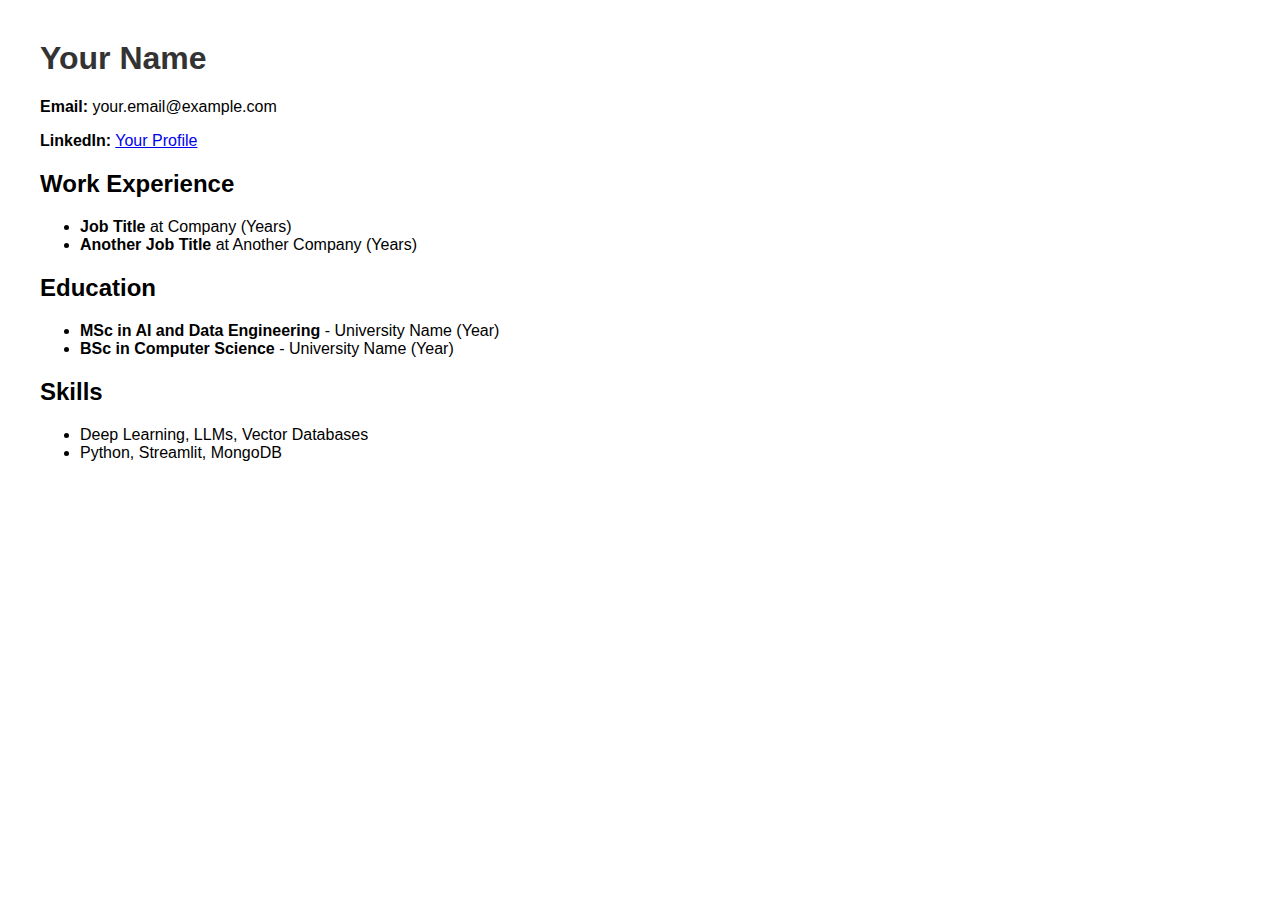
==== index.html @ 477be885 "Create index.html" ====
<!DOCTYPE html>
<html>
<head>
    <title>Your Name - CV</title>
    <style>
        body { font-family: Arial, sans-serif; margin: 40px; }
        h1 { color: #333; }
    </style>
</head>
<body>
    <h1>Your Name</h1>
    <p><strong>Email:</strong> your.email@example.com</p>
    <p><strong>LinkedIn:</strong> <a href="https://linkedin.com/in/your-profile">Your Profile</a></p>
    <h2>Work Experience</h2>
    <ul>
        <li><strong>Job Title</strong> at Company (Years)</li>
        <li><strong>Another Job Title</strong> at Another Company (Years)</li>
    </ul>
    <h2>Education</h2>
    <ul>
        <li><strong>MSc in AI and Data Engineering</strong> - University Name (Year)</li>
        <li><strong>BSc in Computer Science</strong> - University Name (Year)</li>
    </ul>
    <h2>Skills</h2>
    <ul>
        <li>Deep Learning, LLMs, Vector Databases</li>
        <li>Python, Streamlit, MongoDB</li>
    </ul>
</body>
</html>
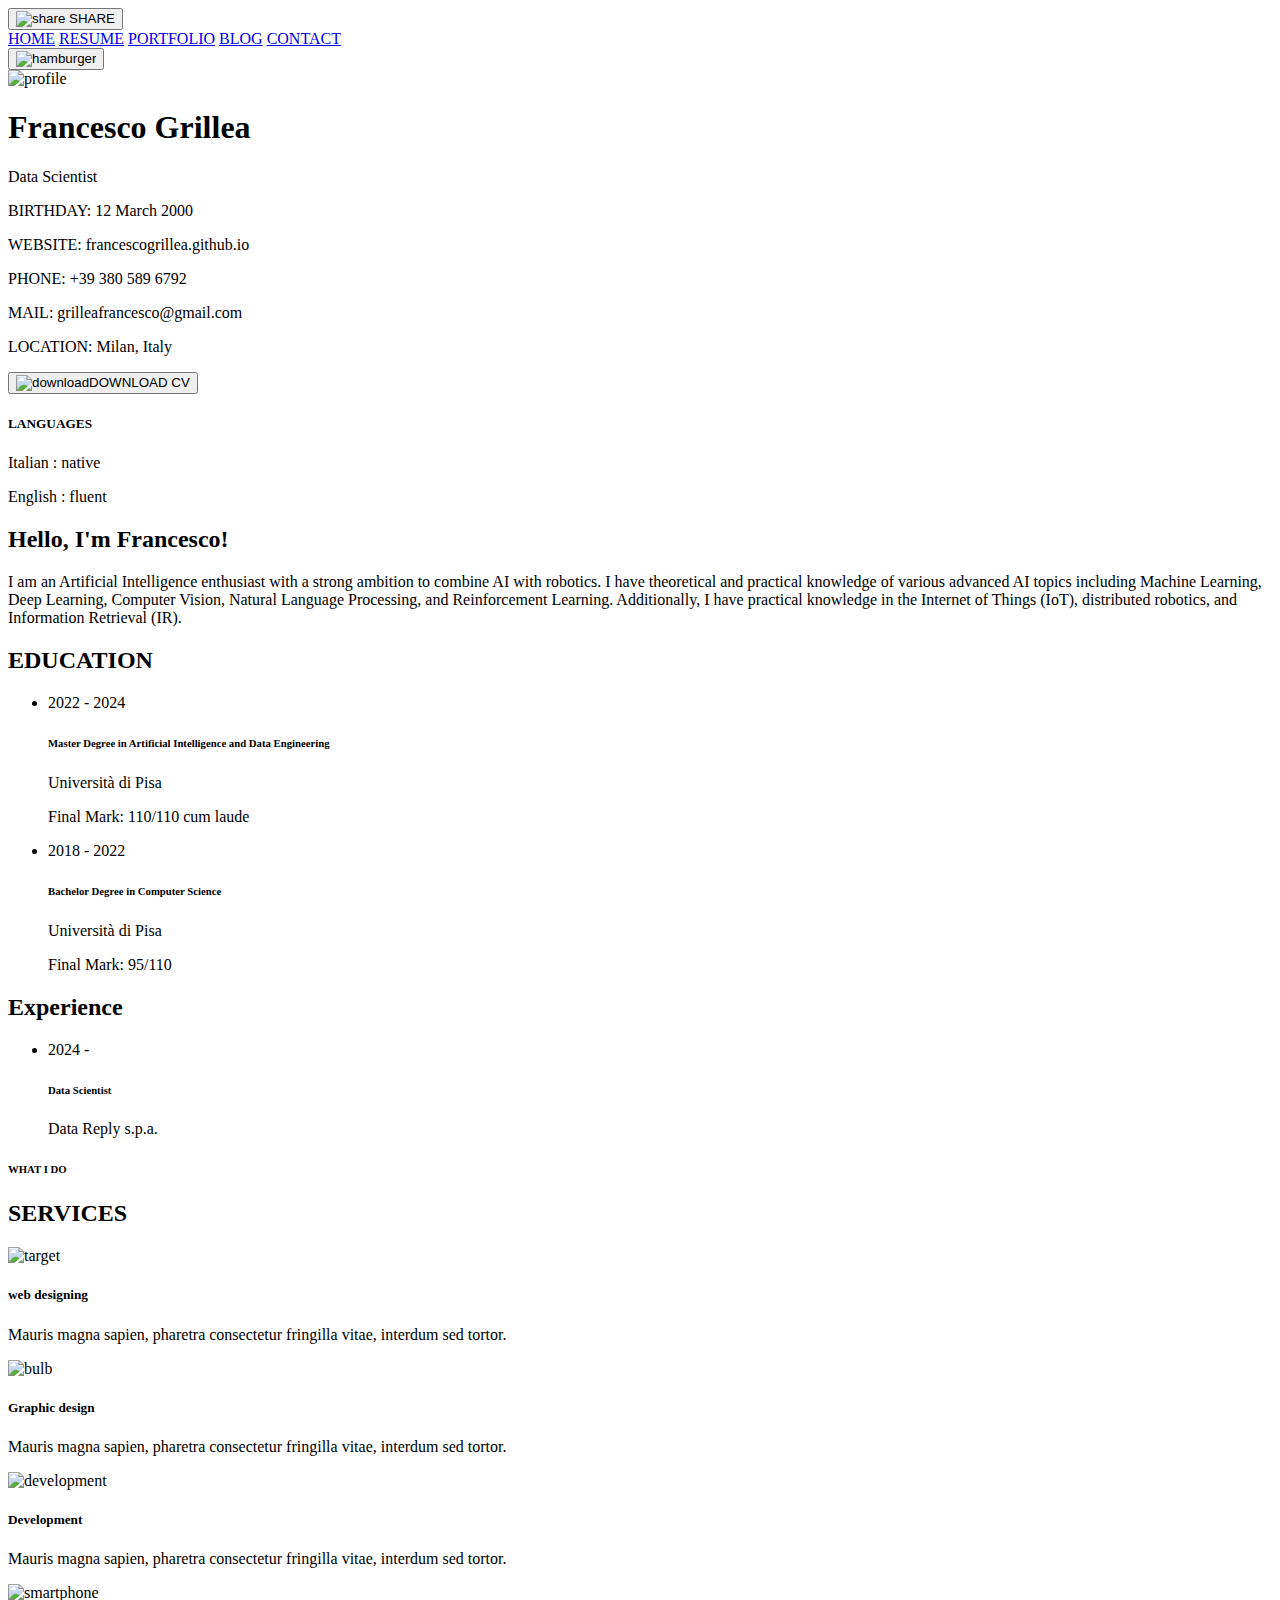
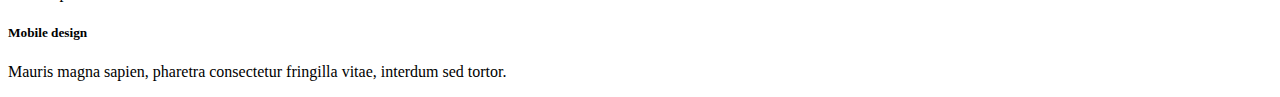
==== commit b25972c8: "init" ====
--- a/index.html
+++ b/index.html
@@ -1,30 +1,169 @@
 <!DOCTYPE html>
-<html>
+<html lang="en">
+
 <head>
-    <title>Your Name - CV</title>
-    <style>
-        body { font-family: Arial, sans-serif; margin: 40px; }
-        h1 { color: #333; }
-    </style>
+    <meta charset="UTF-8">
+    <meta name="viewport" content="width=device-width, initial-scale=1.0">
+    <meta http-equiv="X-UA-Compatible" content="ie=edge">
+    <title>Francesco Grillea :: Home</title>
+    <link href="https://fonts.googleapis.com/css?family=Mukta:300,400,500,600,700&display=swap" rel="stylesheet">
+    <link rel="stylesheet" href="assets/vendors/@fortawesome/fontawesome-free/css/all.min.css">
+    <link rel="stylesheet" href="assets/css/live-resume.css">
 </head>
+
 <body>
-    <h1>Your Name</h1>
-    <p><strong>Email:</strong> your.email@example.com</p>
-    <p><strong>LinkedIn:</strong> <a href="https://linkedin.com/in/your-profile">Your Profile</a></p>
-    <h2>Work Experience</h2>
-    <ul>
-        <li><strong>Job Title</strong> at Company (Years)</li>
-        <li><strong>Another Job Title</strong> at Another Company (Years)</li>
-    </ul>
-    <h2>Education</h2>
-    <ul>
-        <li><strong>MSc in AI and Data Engineering</strong> - University Name (Year)</li>
-        <li><strong>BSc in Computer Science</strong> - University Name (Year)</li>
-    </ul>
-    <h2>Skills</h2>
-    <ul>
-        <li>Deep Learning, LLMs, Vector Databases</li>
-        <li>Python, Streamlit, MongoDB</li>
-    </ul>
+
+    <header>
+        <button class="btn btn-white btn-share ml-auto mr-3 ml-md-0 mr-md-auto"><img src="assets/images/share.svg" alt="share" class="btn-img">
+            SHARE</button>
+        <nav class="collapsible-nav" id="collapsible-nav">
+            <a href="index.html" class="nav-link active">HOME</a>
+            <a href="resume.html" class="nav-link">RESUME</a>
+            <a href="portfolio.html" class="nav-link">PORTFOLIO</a>
+            <a href="blog.html" class="nav-link">BLOG</a>
+            <a href="contact.html" class="nav-link">CONTACT</a>
+        </nav>
+        <button class="btn btn-menu-toggle btn-white rounded-circle" data-toggle="collapsible-nav"
+            data-target="collapsible-nav"><img src="assets/images/hamburger.svg" alt="hamburger"></button>
+    </header>
+
+
+    <div class="content-wrapper">
+        <aside>
+            <div class="profile-img-wrapper">
+                <img src="assets/images/Profile.png" alt="profile">
+            </div>
+
+            <h1 class="profile-name">Francesco Grillea</h1>
+            <div class="text-center">
+                <span class="badge badge-white badge-pill profile-designation">Data Scientist</span>
+            </div>
+
+            <nav class="social-links">
+                <a href="#!" class="social-link"><i class="fab fa-email"></i></a>
+                <a href="#!" class="social-link"><i class="fab fa-github"></i></a>
+            </nav>
+            <div class="widget">
+                <div class="widget-content">
+                    <p><span class="highlight">BIRTHDAY:</span> 12 March 2000</p>
+                    <p><span class="highlight">WEBSITE:</span> francescogrillea.github.io</p>
+                    <p><span class="highlight">PHONE:</span> +39 380 589 6792</p>
+                    <p><span class="highlight">MAIL:</span> grilleafrancesco@gmail.com</p>
+                    <p><span class="highlight">LOCATION:</span> Milan, Italy</p>
+                    <button class="btn btn-download-cv btn-primary rounded-pill"> <img src="assets/images/download.svg" alt="download"
+                        class="btn-img">DOWNLOAD CV </button>
+                </div>
+            </div>
+            <div class="widget card">
+                <div class="card-body">
+                    <div class="widget-content">
+                        <h5 class="widget-title card-title">LANGUAGES</h5>
+                        <p>Italian : native</p>
+                        <p>English : fluent</p>
+                    </div>
+                </div>
+            </div>
+
+        </aside>
+
+        <main>
+            <section class="intro-section">
+                <h2 class="section-title">Hello, I'm Francesco!</h2>
+                <p>I am an Artificial Intelligence enthusiast with a strong ambition to combine AI with robotics.
+                    I have theoretical and practical knowledge of various advanced AI topics including Machine Learning,
+                    Deep Learning, Computer Vision, Natural Language Processing, and Reinforcement Learning. Additionally,
+                    I have practical knowledge in the Internet of Things (IoT), distributed robotics, and Information Retrieval (IR).</p>
+            </section>
+
+            <section class="resume-section">
+                <div class="row">
+                    <div class="col-lg-6">
+                        <h2 class="section-title">EDUCATION</h2>
+                        <ul class="time-line">
+                            <li class="time-line-item">
+                                <span class="badge badge-primary">2022 - 2024</span>
+                                <h6 class="time-line-item-title">Master Degree in Artificial Intelligence and Data Engineering</h6>
+                                <p class="time-line-item-subtitle">Università di Pisa</p>
+                                <p class="time-line-item-content">Final Mark: 110/110 cum laude</p>
+                            </li>
+                            <li class="time-line-item">
+                                <span class="badge badge-primary">2018 - 2022</span>
+                                <h6 class="time-line-item-title">Bachelor Degree in Computer Science</h6>
+                                <p class="time-line-item-subtitle">Università di Pisa</p>
+                                <p class="time-line-item-content">Final Mark: 95/110</p>
+                            </li>
+                        </ul>
+                    </div>
+
+                    <div class="col-lg-6">
+                        <h2 class="section-title">Experience</h2>
+                        <ul class="time-line">
+                            <li class="time-line-item">
+                                <span class="badge badge-primary">2024 - </span>
+                                <h6 class="time-line-item-title">Data Scientist</h6>
+                                <p class="time-line-item-subtitle">Data Reply s.p.a.</p>
+                            </li>
+                        </ul>
+                    </div>
+                </div>
+            </section>
+            <section class="services-section">
+                <h6 class="section-subtitle">WHAT I DO</h6>
+                <h2 class="section-title">SERVICES</h2>
+                <div class="row">
+                    <div class="media service-card col-lg-6">
+                        <div class="service-icon">
+                            <img src="assets/images/001-target.svg" alt="target">
+                        </div>
+                        <div class="media-body">
+                            <h5 class="service-title">web designing</h5>
+                            <p class="service-description">Mauris magna sapien, pharetra consectetur fringilla vitae, interdum sed
+                                tortor.</p>
+                        </div>
+                    </div>
+                    <div class="media service-card col-lg-6">
+                        <div class="service-icon">
+                            <img src="assets/images/003-idea.svg" alt="bulb">
+                        </div>
+                        <div class="media-body">
+                            <h5 class="service-title">Graphic design</h5>
+                            <p class="service-description">Mauris magna sapien, pharetra consectetur fringilla vitae, interdum sed
+                                tortor.
+                            </p>
+                        </div>
+                    </div>
+                    <div class="media service-card col-lg-6">
+                        <div class="service-icon">
+                            <img src="assets/images/002-development.svg" alt="development">
+                        </div>
+                        <div class="media-body">
+                            <h5 class="service-title">Development</h5>
+                            <p class="service-description">Mauris magna sapien, pharetra consectetur fringilla vitae, interdum sed
+                                tortor.
+                            </p>
+                        </div>
+                    </div>
+                    <div class="media service-card col-lg-6">
+                        <div class="service-icon">
+                            <img src="assets/images/004-smartphone.svg" alt="smartphone">
+                        </div>
+                        <div class="media-body">
+                            <h5 class="service-title">Mobile design</h5>
+                            <p class="service-description">Mauris magna sapien, pharetra consectetur fringilla vitae, interdum sed
+                                tortor.
+                            </p>
+                        </div>
+                    </div>
+                </div>
+            </section>
+
+
+        </main>
+    </div>
+    <script src="assets/vendors/jquery/dist/jquery.min.js"></script>
+    <script src="assets/vendors/@popperjs/core/dist/umd/popper-base.min.js"></script>
+    <script src="assets/vendors/bootstrap/dist/js/bootstrap.min.js"></script>
+    <script src="assets/js/live-resume.js"></script>
 </body>
-</html>
+
+</html>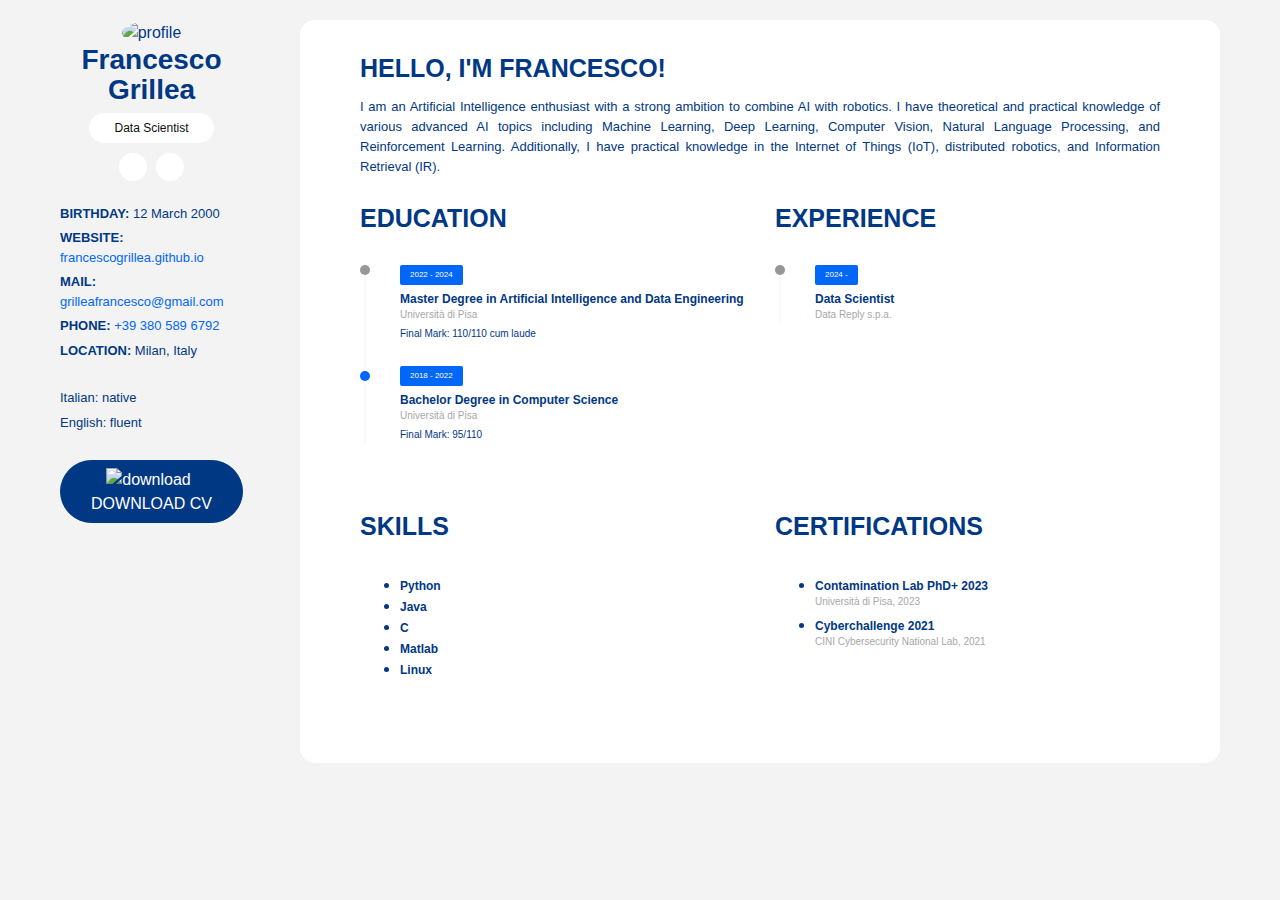
==== commit 24e995ed: "update layout" ====
--- a/index.html
+++ b/index.html
@@ -6,26 +6,29 @@
     <meta name="viewport" content="width=device-width, initial-scale=1.0">
     <meta http-equiv="X-UA-Compatible" content="ie=edge">
     <title>Francesco Grillea :: Home</title>
-    <link href="https://fonts.googleapis.com/css?family=Mukta:300,400,500,600,700&display=swap" rel="stylesheet">
+
+    <link rel="preconnect" href="https://fonts.googleapis.com">
+    <link rel="preconnect" href="https://fonts.gstatic.com" crossorigin>
+    <link href="https://fonts.googleapis.com/css2?family=DM+Serif+Text:ital@0;1&family=Ubuntu:ital,wght@0,300;0,400;0,500;0,700;1,300;1,400;1,500;1,700&display=swap" rel="stylesheet">
+
+
     <link rel="stylesheet" href="assets/vendors/@fortawesome/fontawesome-free/css/all.min.css">
     <link rel="stylesheet" href="assets/css/live-resume.css">
 </head>
 
 <body>
 
-    <header>
-        <button class="btn btn-white btn-share ml-auto mr-3 ml-md-0 mr-md-auto"><img src="assets/images/share.svg" alt="share" class="btn-img">
-            SHARE</button>
-        <nav class="collapsible-nav" id="collapsible-nav">
-            <a href="index.html" class="nav-link active">HOME</a>
-            <a href="resume.html" class="nav-link">RESUME</a>
-            <a href="portfolio.html" class="nav-link">PORTFOLIO</a>
-            <a href="blog.html" class="nav-link">BLOG</a>
-            <a href="contact.html" class="nav-link">CONTACT</a>
-        </nav>
-        <button class="btn btn-menu-toggle btn-white rounded-circle" data-toggle="collapsible-nav"
-            data-target="collapsible-nav"><img src="assets/images/hamburger.svg" alt="hamburger"></button>
-    </header>
+<!--    <header>-->
+<!--        <button class="btn btn-white btn-share ml-auto mr-3 ml-md-0 mr-md-auto"><img src="assets/images/share.svg" alt="share" class="btn-img">-->
+<!--            SHARE</button>-->
+<!--        <nav class="collapsible-nav" id="collapsible-nav">-->
+<!--            <a href="index.html" class="nav-link active">HOME</a>-->
+<!--            <a href="resume.html" class="nav-link">RESUME</a>-->
+<!--            <a href="projects.html" class="nav-link">PROJECTS</a>-->
+<!--        </nav>-->
+<!--        <button class="btn btn-menu-toggle btn-white rounded-circle" data-toggle="collapsible-nav"-->
+<!--            data-target="collapsible-nav"><img src="assets/images/hamburger.svg" alt="hamburger"></button>-->
+<!--    </header>-->
 
 
     <div class="content-wrapper">
@@ -40,29 +43,43 @@
             </div>
 
             <nav class="social-links">
-                <a href="#!" class="social-link"><i class="fab fa-email"></i></a>
-                <a href="#!" class="social-link"><i class="fab fa-github"></i></a>
+                <a href="mailto:grilleafrancesco@gmail.com" class="social-link"><i class="fab fa-empire"></i></a>
+                <a href="https://github.com/francescogrillea" class="social-link"><i class="fab fa-github"></i></a>
             </nav>
+
             <div class="widget">
                 <div class="widget-content">
                     <p><span class="highlight">BIRTHDAY:</span> 12 March 2000</p>
-                    <p><span class="highlight">WEBSITE:</span> francescogrillea.github.io</p>
-                    <p><span class="highlight">PHONE:</span> +39 380 589 6792</p>
-                    <p><span class="highlight">MAIL:</span> grilleafrancesco@gmail.com</p>
+                    <p><span class="highlight">WEBSITE:</span>
+                        <a href="https://francescogrillea.github.io">francescogrillea.github.io</a>
+                    </p>
+                    <p><span class="highlight">MAIL:</span>
+                        <a href="mailto:grilleafrancesco@gmail.com">grilleafrancesco@gmail.com</a>
+                    </p>
+                    <p><span class="highlight">PHONE:</span> <a href="tel:+393805896792">+39 380 589 6792</a></p>
                     <p><span class="highlight">LOCATION:</span> Milan, Italy</p>
-                    <button class="btn btn-download-cv btn-primary rounded-pill"> <img src="assets/images/download.svg" alt="download"
-                        class="btn-img">DOWNLOAD CV </button>
-                </div>
-            </div>
-            <div class="widget card">
-                <div class="card-body">
-                    <div class="widget-content">
-                        <h5 class="widget-title card-title">LANGUAGES</h5>
-                        <p>Italian : native</p>
-                        <p>English : fluent</p>
-                    </div>
-                </div>
-            </div>
+                </div>
+            </div>
+
+            <div class="widget">
+                <div class="widget-content">
+                    <p>Italian: native</p>
+                    <p>English: fluent</p>
+                </div>
+            </div>
+
+<!--            <div class="widget card">-->
+<!--                <div class="card-body">-->
+<!--                    <div class="widget-content">-->
+<!--                        <h5 class="widget-title card-title">LANGUAGES</h5>-->
+<!--                        <p>Italian : native</p>-->
+<!--                        <p>English : fluent</p>-->
+<!--                    </div>-->
+<!--                </div>-->
+<!--            </div>-->
+
+            <button class="btn btn-download-cv btn-primary rounded-pill"> <img src="assets/images/download.svg" alt="download"
+                class="btn-img">DOWNLOAD CV </button>
 
         </aside>
 
@@ -107,55 +124,99 @@
                     </div>
                 </div>
             </section>
-            <section class="services-section">
-                <h6 class="section-subtitle">WHAT I DO</h6>
-                <h2 class="section-title">SERVICES</h2>
+
+
+            <section class="resume-section">
                 <div class="row">
-                    <div class="media service-card col-lg-6">
-                        <div class="service-icon">
-                            <img src="assets/images/001-target.svg" alt="target">
-                        </div>
-                        <div class="media-body">
-                            <h5 class="service-title">web designing</h5>
-                            <p class="service-description">Mauris magna sapien, pharetra consectetur fringilla vitae, interdum sed
-                                tortor.</p>
-                        </div>
-                    </div>
-                    <div class="media service-card col-lg-6">
-                        <div class="service-icon">
-                            <img src="assets/images/003-idea.svg" alt="bulb">
-                        </div>
-                        <div class="media-body">
-                            <h5 class="service-title">Graphic design</h5>
-                            <p class="service-description">Mauris magna sapien, pharetra consectetur fringilla vitae, interdum sed
-                                tortor.
-                            </p>
-                        </div>
-                    </div>
-                    <div class="media service-card col-lg-6">
-                        <div class="service-icon">
-                            <img src="assets/images/002-development.svg" alt="development">
-                        </div>
-                        <div class="media-body">
-                            <h5 class="service-title">Development</h5>
-                            <p class="service-description">Mauris magna sapien, pharetra consectetur fringilla vitae, interdum sed
-                                tortor.
-                            </p>
-                        </div>
-                    </div>
-                    <div class="media service-card col-lg-6">
-                        <div class="service-icon">
-                            <img src="assets/images/004-smartphone.svg" alt="smartphone">
-                        </div>
-                        <div class="media-body">
-                            <h5 class="service-title">Mobile design</h5>
-                            <p class="service-description">Mauris magna sapien, pharetra consectetur fringilla vitae, interdum sed
-                                tortor.
-                            </p>
-                        </div>
+                    <div class="col-lg-6">
+                        <h2 class="section-title">SKILLS</h2>
+                        <ul>
+                            <li>
+                                <h6 class="time-line-item-title">Python</h6>
+                            </li>
+                            <li>
+                                <h6 class="time-line-item-title">Java</h6>
+                            </li>
+                            <li>
+                                <h6 class="time-line-item-title">C</h6>
+                            </li>
+                            <li>
+                                <h6 class="time-line-item-title">Matlab</h6>
+                            </li>
+                            <li>
+                                <h6 class="time-line-item-title">Linux</h6>
+                            </li>
+                        </ul>
+                    </div>
+
+
+                    <div class="col-lg-6">
+                        <h2 class="section-title">CERTIFICATIONS</h2>
+                        <ul>
+                            <li>
+                                <h6 class="time-line-item-title">Contamination Lab PhD+ 2023</h6>
+                                <p class="time-line-item-subtitle">Università di Pisa, 2023</p>
+                            </li>
+                            <li>
+                                <h6 class="time-line-item-title">Cyberchallenge 2021</h6>
+                                <p class="time-line-item-subtitle">CINI Cybersecurity National Lab, 2021</p>
+                            </li>
+                        </ul>
                     </div>
                 </div>
             </section>
+
+
+
+<!--            <section class="services-section">-->
+<!--                <h6 class="section-subtitle">WHAT I DO</h6>-->
+<!--                <h2 class="section-title">SERVICES</h2>-->
+<!--                <div class="row">-->
+<!--                    <div class="media service-card col-lg-6">-->
+<!--                        <div class="service-icon">-->
+<!--                            <img src="assets/images/001-target.svg" alt="target">-->
+<!--                        </div>-->
+<!--                        <div class="media-body">-->
+<!--                            <h5 class="service-title">web designing</h5>-->
+<!--                            <p class="service-description">Mauris magna sapien, pharetra consectetur fringilla vitae, interdum sed-->
+<!--                                tortor.</p>-->
+<!--                        </div>-->
+<!--                    </div>-->
+<!--                    <div class="media service-card col-lg-6">-->
+<!--                        <div class="service-icon">-->
+<!--                            <img src="assets/images/003-idea.svg" alt="bulb">-->
+<!--                        </div>-->
+<!--                        <div class="media-body">-->
+<!--                            <h5 class="service-title">Graphic design</h5>-->
+<!--                            <p class="service-description">Mauris magna sapien, pharetra consectetur fringilla vitae, interdum sed-->
+<!--                                tortor.-->
+<!--                            </p>-->
+<!--                        </div>-->
+<!--                    </div>-->
+<!--                    <div class="media service-card col-lg-6">-->
+<!--                        <div class="service-icon">-->
+<!--                            <img src="assets/images/002-development.svg" alt="development">-->
+<!--                        </div>-->
+<!--                        <div class="media-body">-->
+<!--                            <h5 class="service-title">Development</h5>-->
+<!--                            <p class="service-description">Mauris magna sapien, pharetra consectetur fringilla vitae, interdum sed-->
+<!--                                tortor.-->
+<!--                            </p>-->
+<!--                        </div>-->
+<!--                    </div>-->
+<!--                    <div class="media service-card col-lg-6">-->
+<!--                        <div class="service-icon">-->
+<!--                            <img src="assets/images/004-smartphone.svg" alt="smartphone">-->
+<!--                        </div>-->
+<!--                        <div class="media-body">-->
+<!--                            <h5 class="service-title">Mobile design</h5>-->
+<!--                            <p class="service-description">Mauris magna sapien, pharetra consectetur fringilla vitae, interdum sed-->
+<!--                                tortor.-->
+<!--                            </p>-->
+<!--                        </div>-->
+<!--                    </div>-->
+<!--                </div>-->
+<!--            </section>-->
 
 
         </main>
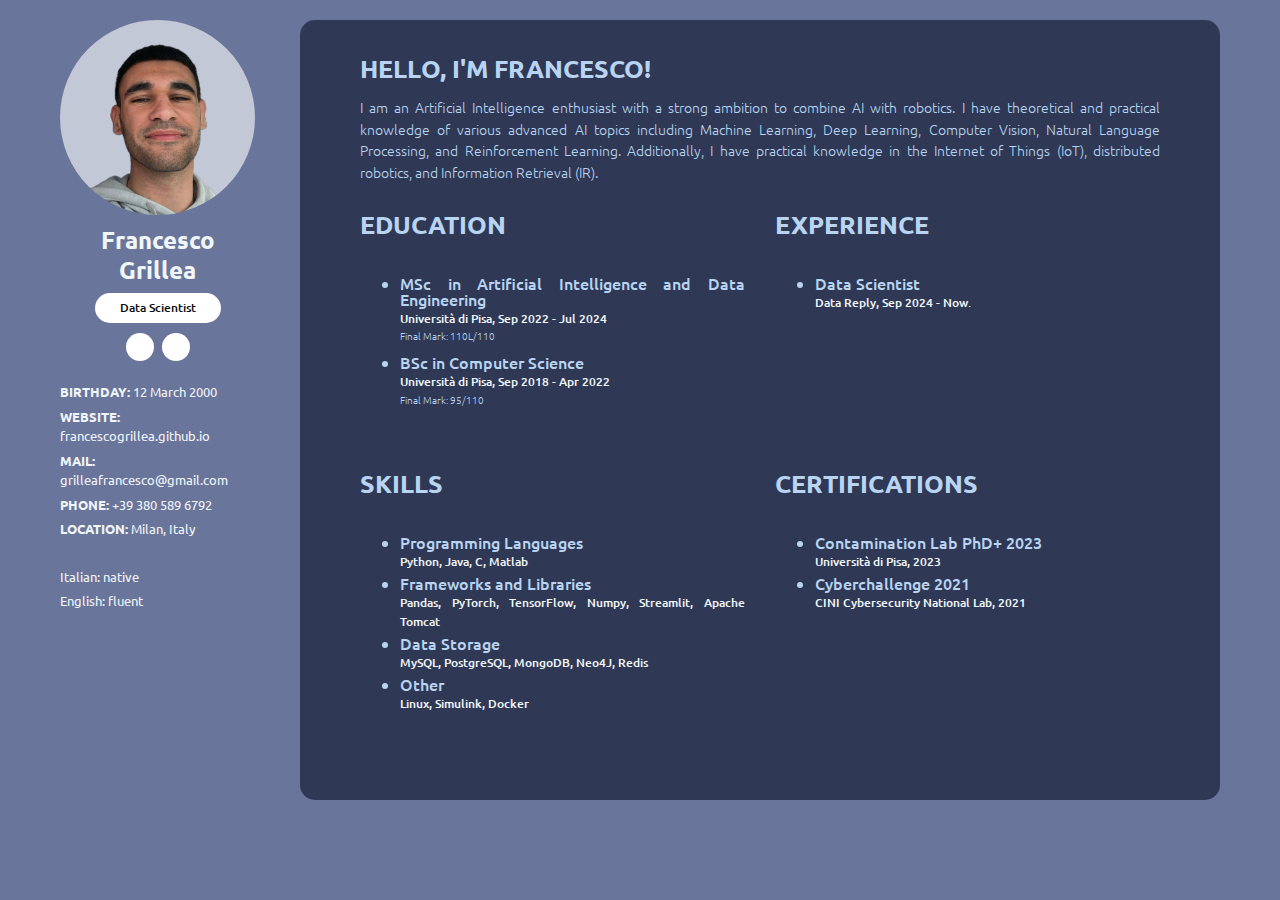
==== commit 7b3819ca: "new layout" ====
--- a/index.html
+++ b/index.html
@@ -10,7 +10,6 @@
     <link rel="preconnect" href="https://fonts.googleapis.com">
     <link rel="preconnect" href="https://fonts.gstatic.com" crossorigin>
     <link href="https://fonts.googleapis.com/css2?family=DM+Serif+Text:ital@0;1&family=Ubuntu:ital,wght@0,300;0,400;0,500;0,700;1,300;1,400;1,500;1,700&display=swap" rel="stylesheet">
-
 
     <link rel="stylesheet" href="assets/vendors/@fortawesome/fontawesome-free/css/all.min.css">
     <link rel="stylesheet" href="assets/css/live-resume.css">
@@ -32,56 +31,8 @@
 
 
     <div class="content-wrapper">
-        <aside>
-            <div class="profile-img-wrapper">
-                <img src="assets/images/Profile.png" alt="profile">
-            </div>
 
-            <h1 class="profile-name">Francesco Grillea</h1>
-            <div class="text-center">
-                <span class="badge badge-white badge-pill profile-designation">Data Scientist</span>
-            </div>
-
-            <nav class="social-links">
-                <a href="mailto:grilleafrancesco@gmail.com" class="social-link"><i class="fab fa-empire"></i></a>
-                <a href="https://github.com/francescogrillea" class="social-link"><i class="fab fa-github"></i></a>
-            </nav>
-
-            <div class="widget">
-                <div class="widget-content">
-                    <p><span class="highlight">BIRTHDAY:</span> 12 March 2000</p>
-                    <p><span class="highlight">WEBSITE:</span>
-                        <a href="https://francescogrillea.github.io">francescogrillea.github.io</a>
-                    </p>
-                    <p><span class="highlight">MAIL:</span>
-                        <a href="mailto:grilleafrancesco@gmail.com">grilleafrancesco@gmail.com</a>
-                    </p>
-                    <p><span class="highlight">PHONE:</span> <a href="tel:+393805896792">+39 380 589 6792</a></p>
-                    <p><span class="highlight">LOCATION:</span> Milan, Italy</p>
-                </div>
-            </div>
-
-            <div class="widget">
-                <div class="widget-content">
-                    <p>Italian: native</p>
-                    <p>English: fluent</p>
-                </div>
-            </div>
-
-<!--            <div class="widget card">-->
-<!--                <div class="card-body">-->
-<!--                    <div class="widget-content">-->
-<!--                        <h5 class="widget-title card-title">LANGUAGES</h5>-->
-<!--                        <p>Italian : native</p>-->
-<!--                        <p>English : fluent</p>-->
-<!--                    </div>-->
-<!--                </div>-->
-<!--            </div>-->
-
-            <button class="btn btn-download-cv btn-primary rounded-pill"> <img src="assets/images/download.svg" alt="download"
-                class="btn-img">DOWNLOAD CV </button>
-
-        </aside>
+        <div id="aside-container"></div> <!-- Placeholder for the aside -->
 
         <main>
             <section class="intro-section">
@@ -94,19 +45,20 @@
 
             <section class="resume-section">
                 <div class="row">
+
                     <div class="col-lg-6">
                         <h2 class="section-title">EDUCATION</h2>
-                        <ul class="time-line">
-                            <li class="time-line-item">
-                                <span class="badge badge-primary">2022 - 2024</span>
-                                <h6 class="time-line-item-title">Master Degree in Artificial Intelligence and Data Engineering</h6>
-                                <p class="time-line-item-subtitle">Università di Pisa</p>
-                                <p class="time-line-item-content">Final Mark: 110/110 cum laude</p>
+                        <ul>
+                            <li>
+<!--                                <span class="badge badge-primary">2022 - 2024</span>-->
+                                <h6 class="time-line-item-title">MSc in Artificial Intelligence and Data Engineering</h6>
+                                <p class="time-line-item-subtitle">Università di Pisa, Sep 2022 - Jul 2024</p>
+                                <p class="time-line-item-content">Final Mark: 110L/110</p>
                             </li>
-                            <li class="time-line-item">
-                                <span class="badge badge-primary">2018 - 2022</span>
-                                <h6 class="time-line-item-title">Bachelor Degree in Computer Science</h6>
-                                <p class="time-line-item-subtitle">Università di Pisa</p>
+                            <li>
+<!--                                <span class="badge badge-primary">2018 - 2022</span>-->
+                                <h6 class="time-line-item-title">BSc in Computer Science</h6>
+                                <p class="time-line-item-subtitle">Università di Pisa, Sep 2018 - Apr 2022</p>
                                 <p class="time-line-item-content">Final Mark: 95/110</p>
                             </li>
                         </ul>
@@ -114,11 +66,11 @@
 
                     <div class="col-lg-6">
                         <h2 class="section-title">Experience</h2>
-                        <ul class="time-line">
-                            <li class="time-line-item">
-                                <span class="badge badge-primary">2024 - </span>
+                        <ul>
+                            <li>
+<!--                                <span class="badge badge-primary">2024 - </span>-->
                                 <h6 class="time-line-item-title">Data Scientist</h6>
-                                <p class="time-line-item-subtitle">Data Reply s.p.a.</p>
+                                <p class="time-line-item-subtitle">Data Reply, Sep 2024 - Now.</p>
                             </li>
                         </ul>
                     </div>
@@ -132,23 +84,26 @@
                         <h2 class="section-title">SKILLS</h2>
                         <ul>
                             <li>
-                                <h6 class="time-line-item-title">Python</h6>
+                                <p class="time-line-item-title">Programming Languages</p>
+                                <p class="time-line-item-subtitle">Python, Java, C, Matlab</p>
                             </li>
+
                             <li>
-                                <h6 class="time-line-item-title">Java</h6>
+                                <p class="time-line-item-title">Frameworks and Libraries</p>
+                                <p class="time-line-item-subtitle">Pandas, PyTorch, TensorFlow, Numpy, Streamlit, Apache Tomcat</p>
                             </li>
+
                             <li>
-                                <h6 class="time-line-item-title">C</h6>
+                                <p class="time-line-item-title">Data Storage</p>
+                                <p class="time-line-item-subtitle">MySQL, PostgreSQL, MongoDB, Neo4J, Redis</p>
                             </li>
+
                             <li>
-                                <h6 class="time-line-item-title">Matlab</h6>
-                            </li>
-                            <li>
-                                <h6 class="time-line-item-title">Linux</h6>
+                                <p class="time-line-item-title">Other</p>
+                                <p class="time-line-item-subtitle">Linux, Simulink, Docker</p>
                             </li>
                         </ul>
                     </div>
-
 
                     <div class="col-lg-6">
                         <h2 class="section-title">CERTIFICATIONS</h2>
@@ -225,6 +180,7 @@
     <script src="assets/vendors/@popperjs/core/dist/umd/popper-base.min.js"></script>
     <script src="assets/vendors/bootstrap/dist/js/bootstrap.min.js"></script>
     <script src="assets/js/live-resume.js"></script>
+    <script src="assets/js/load_aside.js"></script>
 </body>
 
 </html>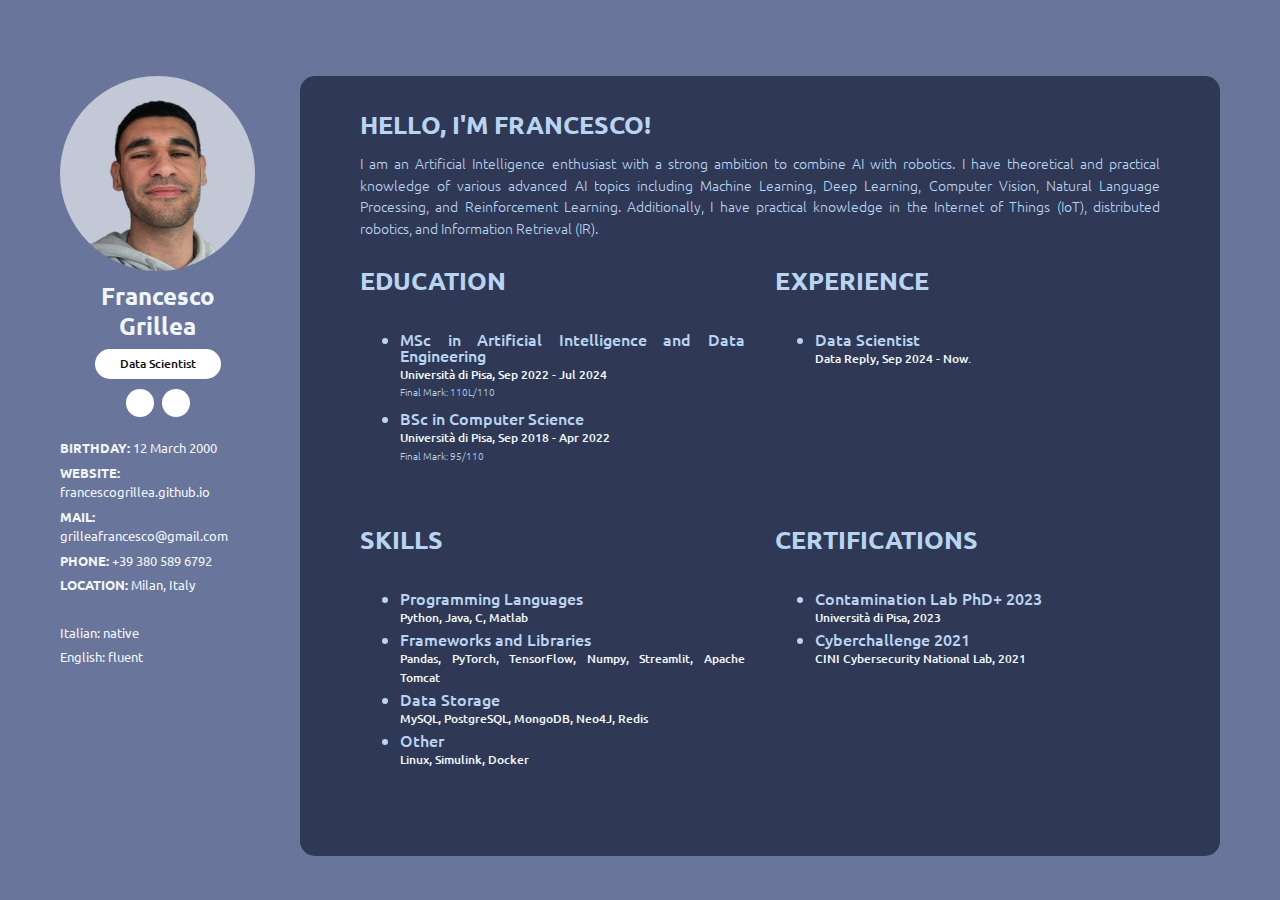
==== commit 6c48ea0d: "add menu on top" ====
--- a/index.html
+++ b/index.html
@@ -17,17 +17,12 @@
 
 <body>
 
-<!--    <header>-->
-<!--        <button class="btn btn-white btn-share ml-auto mr-3 ml-md-0 mr-md-auto"><img src="assets/images/share.svg" alt="share" class="btn-img">-->
-<!--            SHARE</button>-->
-<!--        <nav class="collapsible-nav" id="collapsible-nav">-->
-<!--            <a href="index.html" class="nav-link active">HOME</a>-->
-<!--            <a href="resume.html" class="nav-link">RESUME</a>-->
-<!--            <a href="projects.html" class="nav-link">PROJECTS</a>-->
-<!--        </nav>-->
-<!--        <button class="btn btn-menu-toggle btn-white rounded-circle" data-toggle="collapsible-nav"-->
-<!--            data-target="collapsible-nav"><img src="assets/images/hamburger.svg" alt="hamburger"></button>-->
-<!--    </header>-->
+    <header>
+        <nav class="collapsible-nav" id="collapsible-nav">
+            <a href="index.html" class="nav-link active">ABOUT</a>
+            <a href="projects.html" class="nav-link">PROJECTS</a>
+        </nav>
+    </header>
 
 
     <div class="content-wrapper">
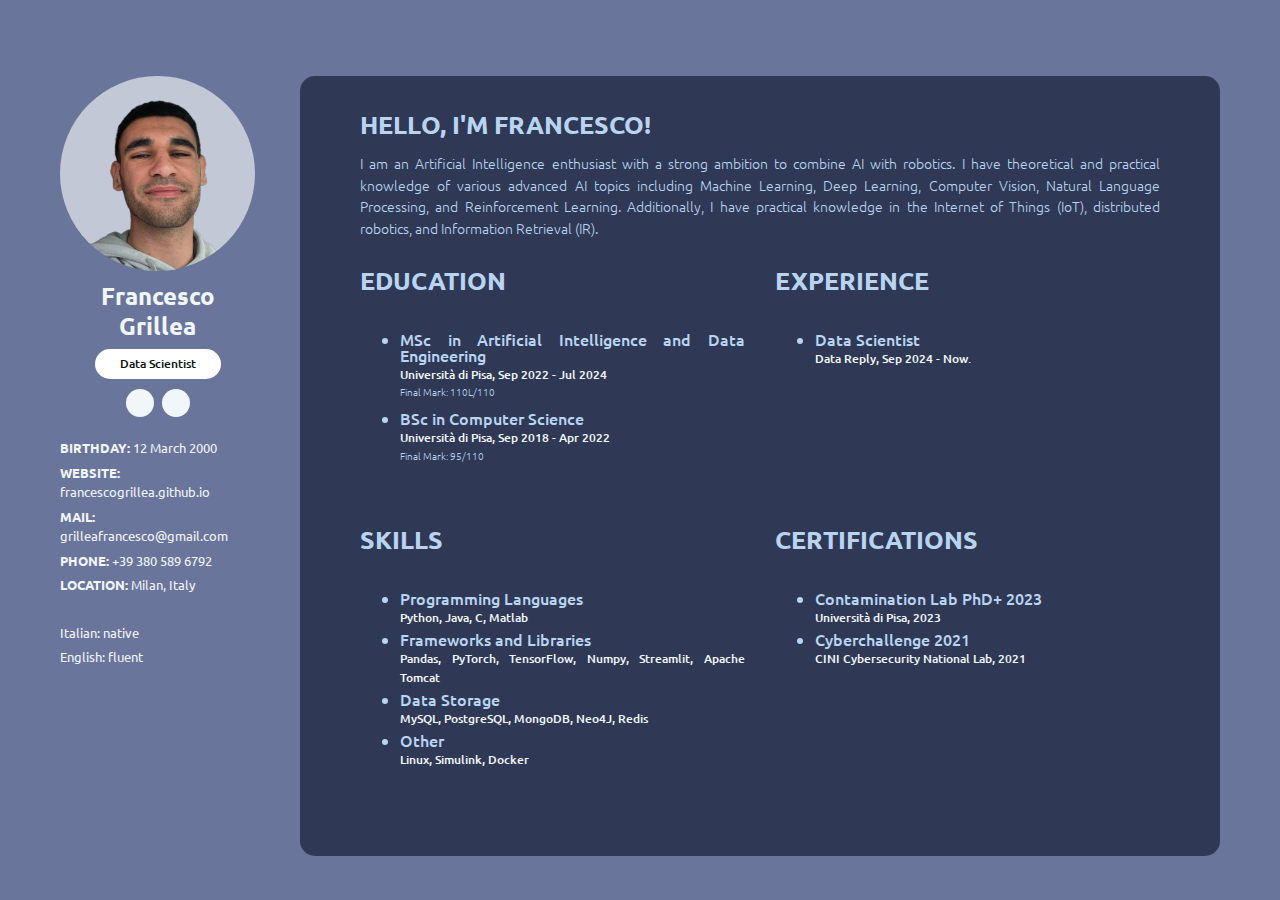
==== commit 271ed207: "add linkedin button" ====
--- a/index.html
+++ b/index.html
@@ -20,7 +20,7 @@
     <header>
         <nav class="collapsible-nav" id="collapsible-nav">
             <a href="index.html" class="nav-link active">ABOUT</a>
-            <a href="projects.html" class="nav-link">PROJECTS</a>
+            <a href="index.html" class="nav-link">PROJECTS</a>
         </nav>
     </header>
 
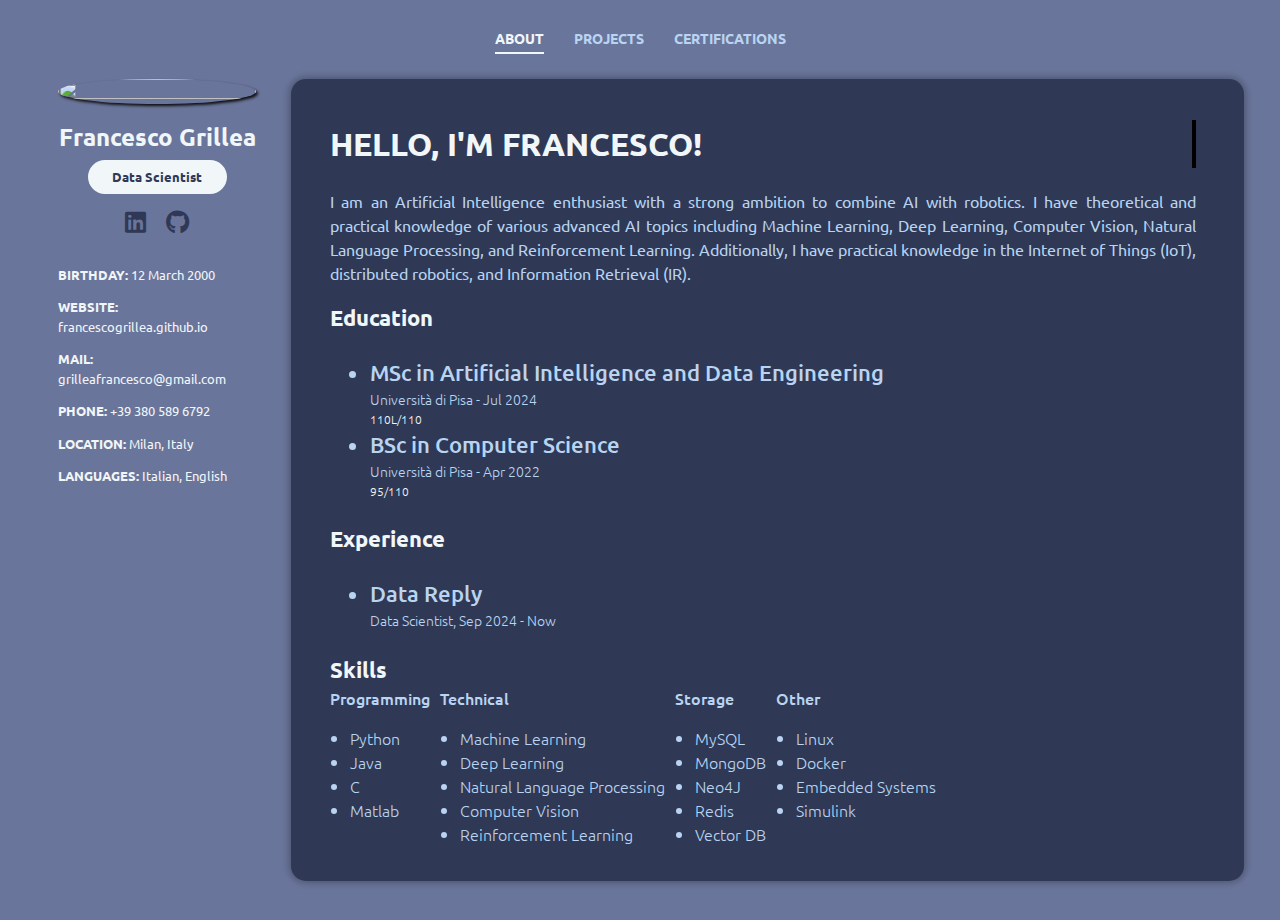
==== commit 692beb57: "v2" ====
--- a/index.html
+++ b/index.html
@@ -1,181 +1,137 @@
 <!DOCTYPE html>
 <html lang="en">
+<head>
+  <meta charset="UTF-8">
+  <title>Francesco Grillea :: Home</title>
 
-<head>
-    <meta charset="UTF-8">
-    <meta name="viewport" content="width=device-width, initial-scale=1.0">
-    <meta http-equiv="X-UA-Compatible" content="ie=edge">
-    <title>Francesco Grillea :: Home</title>
+  <link rel="preconnect" href="https://fonts.googleapis.com">
+  <link rel="preconnect" href="https://fonts.gstatic.com" crossorigin>
+  <link href="https://fonts.googleapis.com/css2?family=DM+Serif+Text:ital@0;1&family=Ubuntu:ital,wght@0,300;0,400;0,500;0,700;1,300;1,400;1,500;1,700&display=swap" rel="stylesheet">
 
-    <link rel="preconnect" href="https://fonts.googleapis.com">
-    <link rel="preconnect" href="https://fonts.gstatic.com" crossorigin>
-    <link href="https://fonts.googleapis.com/css2?family=DM+Serif+Text:ital@0;1&family=Ubuntu:ital,wght@0,300;0,400;0,500;0,700;1,300;1,400;1,500;1,700&display=swap" rel="stylesheet">
+  <!--  for icons -->
+  <link href="https://cdnjs.cloudflare.com/ajax/libs/font-awesome/6.0.0-beta3/css/all.min.css" rel="stylesheet">
 
-    <link rel="stylesheet" href="assets/vendors/@fortawesome/fontawesome-free/css/all.min.css">
-    <link rel="stylesheet" href="assets/css/live-resume.css">
+  <link rel="stylesheet" href="assets/css/style.css">
+  <link rel="stylesheet" href="assets/css/sidebar.css">
+  <link rel="stylesheet" href="assets/css/font.css">
+  <link rel="stylesheet" href="assets/css/page-content.css">
+  <link rel="stylesheet" href="assets/css/animations.css">
+
 </head>
 
 <body>
 
-    <header>
-        <nav class="collapsible-nav" id="collapsible-nav">
-            <a href="index.html" class="nav-link active">ABOUT</a>
-            <a href="index.html" class="nav-link">PROJECTS</a>
-        </nav>
-    </header>
+  <header>
+    <nav class="collapsible-nav" id="collapsible-nav">
+      <a href="index.html" class="nav-link active">ABOUT</a>
+      <a href="projects.html" class="nav-link">PROJECTS</a>
+      <a href="certifications.html" class="nav-link">CERTIFICATIONS</a>
+    </nav>
+
+  </header>
 
 
-    <div class="content-wrapper">
+  <div class="content-wrapper">
+    <div id="sidebar-container"></div>
 
-        <div id="aside-container"></div> <!-- Placeholder for the aside -->
+    <main>
 
-        <main>
-            <section class="intro-section">
-                <h2 class="section-title">Hello, I'm Francesco!</h2>
-                <p>I am an Artificial Intelligence enthusiast with a strong ambition to combine AI with robotics.
-                    I have theoretical and practical knowledge of various advanced AI topics including Machine Learning,
-                    Deep Learning, Computer Vision, Natural Language Processing, and Reinforcement Learning. Additionally,
-                    I have practical knowledge in the Internet of Things (IoT), distributed robotics, and Information Retrieval (IR).</p>
-            </section>
-
-            <section class="resume-section">
-                <div class="row">
-
-                    <div class="col-lg-6">
-                        <h2 class="section-title">EDUCATION</h2>
-                        <ul>
-                            <li>
-<!--                                <span class="badge badge-primary">2022 - 2024</span>-->
-                                <h6 class="time-line-item-title">MSc in Artificial Intelligence and Data Engineering</h6>
-                                <p class="time-line-item-subtitle">Università di Pisa, Sep 2022 - Jul 2024</p>
-                                <p class="time-line-item-content">Final Mark: 110L/110</p>
-                            </li>
-                            <li>
-<!--                                <span class="badge badge-primary">2018 - 2022</span>-->
-                                <h6 class="time-line-item-title">BSc in Computer Science</h6>
-                                <p class="time-line-item-subtitle">Università di Pisa, Sep 2018 - Apr 2022</p>
-                                <p class="time-line-item-content">Final Mark: 95/110</p>
-                            </li>
-                        </ul>
-                    </div>
-
-                    <div class="col-lg-6">
-                        <h2 class="section-title">Experience</h2>
-                        <ul>
-                            <li>
-<!--                                <span class="badge badge-primary">2024 - </span>-->
-                                <h6 class="time-line-item-title">Data Scientist</h6>
-                                <p class="time-line-item-subtitle">Data Reply, Sep 2024 - Now.</p>
-                            </li>
-                        </ul>
-                    </div>
-                </div>
-            </section>
+      <h1 class="typewriter-animation">HELLO, I'M FRANCESCO!</h1>
+      <p>I am an Artificial Intelligence enthusiast with a strong ambition to combine AI with robotics. I have theoretical and practical knowledge of various advanced AI topics including Machine Learning, Deep Learning, Computer Vision, Natural Language Processing, and Reinforcement Learning. Additionally, I have practical knowledge in the Internet of Things (IoT), distributed robotics, and Information Retrieval (IR).</p>
 
 
-            <section class="resume-section">
-                <div class="row">
-                    <div class="col-lg-6">
-                        <h2 class="section-title">SKILLS</h2>
-                        <ul>
-                            <li>
-                                <p class="time-line-item-title">Programming Languages</p>
-                                <p class="time-line-item-subtitle">Python, Java, C, Matlab</p>
-                            </li>
+      <div class="content-container">
+        <div class="content-title">Education</div>
+        <div class="content-list">
+          <ul>
+            <li>
+              <div class="list-title">MSc in Artificial Intelligence and Data Engineering</div>
+              <div class="list-subtitle">Università di Pisa - Jul 2024 </div>
+              <div class="list-description">110L/110</div>
+            </li>
 
-                            <li>
-                                <p class="time-line-item-title">Frameworks and Libraries</p>
-                                <p class="time-line-item-subtitle">Pandas, PyTorch, TensorFlow, Numpy, Streamlit, Apache Tomcat</p>
-                            </li>
+            <li>
+              <div class="list-title">BSc in Computer Science</div>
+              <div class="list-subtitle">Università di Pisa - Apr 2022 </div>
+              <div class="list-description">95/110</div>
+            </li>
+          </ul>
+        </div> <!-- end content-list -->
+      </div> <!-- end content-container -->
 
-                            <li>
-                                <p class="time-line-item-title">Data Storage</p>
-                                <p class="time-line-item-subtitle">MySQL, PostgreSQL, MongoDB, Neo4J, Redis</p>
-                            </li>
+      <!-- Experience -->
+      <div class="content-container">
+        <div class="content-title">Experience</div>
+        <div class="content-list">
+          <ul>
+            <li>
+              <div class="list-title">Data Reply</div>
+              <div class="list-subtitle">Data Scientist, Sep 2024 - Now </div>
+            </li>
 
-                            <li>
-                                <p class="time-line-item-title">Other</p>
-                                <p class="time-line-item-subtitle">Linux, Simulink, Docker</p>
-                            </li>
-                        </ul>
-                    </div>
+          </ul>
+        </div>
+      </div>
 
-                    <div class="col-lg-6">
-                        <h2 class="section-title">CERTIFICATIONS</h2>
-                        <ul>
-                            <li>
-                                <h6 class="time-line-item-title">Contamination Lab PhD+ 2023</h6>
-                                <p class="time-line-item-subtitle">Università di Pisa, 2023</p>
-                            </li>
-                            <li>
-                                <h6 class="time-line-item-title">Cyberchallenge 2021</h6>
-                                <p class="time-line-item-subtitle">CINI Cybersecurity National Lab, 2021</p>
-                            </li>
-                        </ul>
-                    </div>
-                </div>
-            </section>
+      <!-- Skills -->
+      <div class="content-container">
+        <div class="content-title">Skills</div>
+        <div class="content-list-multicolumn">
+
+          <div class="list">
+              Programming
+            <ul>
+              <li>Python</li>
+              <li>Java</li>
+              <li>C</li>
+              <li>Matlab</li>
+            </ul>
+          </div>
+
+          <!--          other element -->
+          <div class="list">
+            Technical
+            <ul>
+              <li>Machine Learning</li>
+              <li>Deep Learning</li>
+              <li>Natural Language Processing</li>
+              <li>Computer Vision</li>
+              <li>Reinforcement Learning</li>
+            </ul>
+          </div>
+
+          <!--          other element -->
+          <div class="list">
+            Storage
+            <ul>
+              <li>MySQL</li>
+              <li>MongoDB</li>
+              <li>Neo4J</li>
+              <li>Redis</li>
+              <li>Vector DB</li>
+            </ul>
+          </div>
+
+          <!--          other element -->
+          <div class="list">
+            Other
+            <ul>
+              <li>Linux</li>
+              <li>Docker</li>
+              <li>Embedded Systems</li>
+              <li>Simulink</li>
+            </ul>
+          </div>
+
+        </div> <!-- end multi-column-->
+      </div>
+    </main>
+
+  </div> <!-- end content-wrapper -->
 
 
+<script src="assets/js/load_sidebar.js"></script>
+<script src="assets/js/transitions.js"></script>
 
-<!--            <section class="services-section">-->
-<!--                <h6 class="section-subtitle">WHAT I DO</h6>-->
-<!--                <h2 class="section-title">SERVICES</h2>-->
-<!--                <div class="row">-->
-<!--                    <div class="media service-card col-lg-6">-->
-<!--                        <div class="service-icon">-->
-<!--                            <img src="assets/images/001-target.svg" alt="target">-->
-<!--                        </div>-->
-<!--                        <div class="media-body">-->
-<!--                            <h5 class="service-title">web designing</h5>-->
-<!--                            <p class="service-description">Mauris magna sapien, pharetra consectetur fringilla vitae, interdum sed-->
-<!--                                tortor.</p>-->
-<!--                        </div>-->
-<!--                    </div>-->
-<!--                    <div class="media service-card col-lg-6">-->
-<!--                        <div class="service-icon">-->
-<!--                            <img src="assets/images/003-idea.svg" alt="bulb">-->
-<!--                        </div>-->
-<!--                        <div class="media-body">-->
-<!--                            <h5 class="service-title">Graphic design</h5>-->
-<!--                            <p class="service-description">Mauris magna sapien, pharetra consectetur fringilla vitae, interdum sed-->
-<!--                                tortor.-->
-<!--                            </p>-->
-<!--                        </div>-->
-<!--                    </div>-->
-<!--                    <div class="media service-card col-lg-6">-->
-<!--                        <div class="service-icon">-->
-<!--                            <img src="assets/images/002-development.svg" alt="development">-->
-<!--                        </div>-->
-<!--                        <div class="media-body">-->
-<!--                            <h5 class="service-title">Development</h5>-->
-<!--                            <p class="service-description">Mauris magna sapien, pharetra consectetur fringilla vitae, interdum sed-->
-<!--                                tortor.-->
-<!--                            </p>-->
-<!--                        </div>-->
-<!--                    </div>-->
-<!--                    <div class="media service-card col-lg-6">-->
-<!--                        <div class="service-icon">-->
-<!--                            <img src="assets/images/004-smartphone.svg" alt="smartphone">-->
-<!--                        </div>-->
-<!--                        <div class="media-body">-->
-<!--                            <h5 class="service-title">Mobile design</h5>-->
-<!--                            <p class="service-description">Mauris magna sapien, pharetra consectetur fringilla vitae, interdum sed-->
-<!--                                tortor.-->
-<!--                            </p>-->
-<!--                        </div>-->
-<!--                    </div>-->
-<!--                </div>-->
-<!--            </section>-->
-
-
-        </main>
-    </div>
-    <script src="assets/vendors/jquery/dist/jquery.min.js"></script>
-    <script src="assets/vendors/@popperjs/core/dist/umd/popper-base.min.js"></script>
-    <script src="assets/vendors/bootstrap/dist/js/bootstrap.min.js"></script>
-    <script src="assets/js/live-resume.js"></script>
-    <script src="assets/js/load_aside.js"></script>
 </body>
-
 </html>--- a/assets/css/style.css
+++ b/assets/css/style.css
@@ -0,0 +1,61 @@
+@import url('colors.css');
+
+html {
+    overflow-y: scroll; /* Ensures scrollbar is always visible */
+}
+
+body {
+    margin: 0;
+    font-family: "Ubuntu", sans-serif;
+    font-size: 1rem;
+    font-weight: 400;
+    line-height: 1.5;
+    color: var(--text-color-primary);
+    text-align: justify;
+    background-color: var(--background-primary);
+}
+
+h1{
+    color: var(--text-color-primary);
+}
+
+.content-wrapper{
+    display: grid;
+    grid-template-columns: 20% 80%; /* Adjust column widths */
+    column-gap: 15px;
+    padding: 2% 4% 3% 3%;
+}
+
+
+.collapsible-nav {
+    display: flex;
+    align-items: center;
+    justify-content: center;
+    width: 0px;
+    overflow: hidden;
+    padding-top: 2%;
+}
+.collapsible-nav.show {
+    width: 100%;
+}
+
+.collapsible-nav .nav-link {
+    font-size: 14px;
+    font-weight: 600;
+    color: var(--text-color-secondary);
+    text-transform: uppercase;
+    padding: 2px 0;
+    height: 24px;
+    margin: 0 15px;
+    text-decoration: none;
+}
+
+.collapsible-nav .nav-link.active {
+    color: var(--text-color-primary);
+    border-bottom: 2px solid var(--text-color-primary);
+    padding-bottom: 0;
+}
+
+.collapsible-nav .nav-link:hover  {
+    color: var(--text-color-primary);
+}
--- a/assets/css/sidebar.css
+++ b/assets/css/sidebar.css
@@ -0,0 +1,64 @@
+@import url('colors.css');
+
+sidebar {
+    /*background-color: #0b2e13;*/
+    display: block;
+    /*width: 15%;*/
+    border-radius: 10px;
+    padding-left: 20px;
+    padding-right: 20px;
+}
+
+sidebar .profile-img-wrapper img {
+    display: block;
+    margin: 0 auto;
+    width: 100%;
+    height: 100%;
+    border-radius: 50%;
+    box-shadow: 2px 2px 3px #0e0f0f;
+}
+
+sidebar .information-wrapper .profile-name h2 {
+    margin-top: 15px;
+    margin-bottom: 0;
+    text-align: center;
+    /*text-shadow: 2px 2px 3px rgba(0, 0, 0, 0.5);*/
+}
+
+sidebar .information-wrapper .badge{
+    background-color: var(--text-color-primary);
+    width: 70%;
+    padding-top: 7px;
+    padding-bottom: 7px;
+    border-radius: 50px;
+    font-weight: 700;
+    font-size: 13px;
+    color: var(--background-secondary);
+    text-align: center;
+    margin: 5px auto;
+}
+
+
+sidebar .information-wrapper .social-links{
+    text-align: center;
+    justify-content: center;
+    margin-bottom: 25px;
+}
+
+sidebar .information-wrapper .social-links .social-link {
+    display: inline-block;
+    font-size: 24px;
+    color: var(--background-secondary);
+    margin-top: 5px;
+    padding: 0 8px;
+}
+
+sidebar .information-wrapper p{
+    font-size: 13px;
+    margin-bottom: 5px;
+}
+
+sidebar .information-wrapper a{
+    text-decoration: none;
+    color: var(--text-color-primary);
+}
--- a/assets/css/font.css
+++ b/assets/css/font.css
@@ -0,0 +1,70 @@
+:root{
+    --text-size-primary: 22px;
+}
+
+html {
+    font-family: sans-serif;
+    line-height: 1.15;
+    -webkit-text-size-adjust: 100%;
+    -webkit-tap-highlight-color: rgba(0, 0, 0, 0); }
+
+/* FONT */
+.dm-serif-text-regular {
+    font-family: "DM Serif Text", serif;
+    font-weight: 400;
+    font-style: normal;
+}
+
+.dm-serif-text-regular-italic {
+    font-family: "DM Serif Text", serif;
+    font-weight: 400;
+    font-style: italic;
+}
+
+.ubuntu-light {
+    font-family: "Ubuntu", serif;
+    font-weight: 300;
+    font-style: normal;
+}
+
+.ubuntu-regular {
+    font-family: "Ubuntu", serif;
+    font-weight: 400;
+    font-style: normal;
+}
+
+.ubuntu-medium {
+    font-family: "Ubuntu", serif;
+    font-weight: 500;
+    font-style: normal;
+}
+
+.ubuntu-bold {
+    font-family: "Ubuntu", serif;
+    font-weight: 700;
+    font-style: normal;
+}
+
+.ubuntu-light-italic {
+    font-family: "Ubuntu", serif;
+    font-weight: 300;
+    font-style: italic;
+}
+
+.ubuntu-regular-italic {
+    font-family: "Ubuntu", serif;
+    font-weight: 400;
+    font-style: italic;
+}
+
+.ubuntu-medium-italic {
+    font-family: "Ubuntu", serif;
+    font-weight: 500;
+    font-style: italic;
+}
+
+.ubuntu-bold-italic {
+    font-family: "Ubuntu", serif;
+    font-weight: 700;
+    font-style: italic;
+}
--- a/assets/css/page-content.css
+++ b/assets/css/page-content.css
@@ -0,0 +1,100 @@
+@import url('colors.css');
+
+main {
+    padding: 2% 5% 2% 4%;
+    background-color: var(--background-secondary);
+    border-radius: 15px;
+    box-shadow: 0 5px 5px rgba(0, 0, 0, 0.1),
+    0 -5px 5px rgba(0, 0, 0, 0.1),
+    5px 0 5px rgba(0, 0, 0, 0.1),
+    -5px 0 5px rgba(0, 0, 0, 0.1);
+    color: var(--text-color-secondary);
+}
+
+li{
+    font-weight: 100;
+}
+
+/* INDEX PAGE */
+.content-container .content-title{
+    font-size: var(--text-size-primary);
+    font-weight: bold;
+    color: var(--text-color-primary);
+}
+
+.content-container .content-list {
+    font-size: var(--text-size-primary);
+    font-weight: bold;
+}
+
+
+.content-container .content-list .list-title {
+    font-weight: 500;
+}
+
+.content-container .content-list .list-subtitle {
+    font-size: 14px;
+}
+
+.content-container .content-list .list-description {
+    font-weight: 100;
+    font-size: 12px;
+    color: var(--text-color-primary)
+}
+
+
+.content-container .content-list-multicolumn {
+    display: flex;
+    justify-content: flex-start;
+    gap: 10px;
+}
+
+.content-container .content-list-multicolumn .list{
+    /*text-align: center;*/
+    font-weight: 500;
+}
+.content-container .content-list-multicolumn ul{
+    text-align: left;
+    padding-left: 20px;
+}
+
+
+
+
+
+
+/* PROJECTS AND CERTIFICATION PAGE */
+
+.separation-line-h-full {
+    border: 0; /* Removes the default border of the line */
+    border-radius: 10px;
+    height: 1.5px;
+    margin-top: 10px;
+    margin-bottom: 10px;
+    background: radial-gradient(circle, var(--text-color-primary), var(--text-color-secondary));
+    /*background: linear-gradient(to right, var(--text-color-secondary), var(--text-color-primary)); !* Gradient color *!*/
+}
+
+.project-container .project-title{
+    font-size: var(--text-size-primary);
+    font-weight: bold;
+}
+
+.project-container .project-enterprise{
+    color: var(--text-color-primary);
+    font-size: 14px;
+}
+
+.project-container .project-description{
+    font-size: 16px;
+    font-weight: 100;
+    word-wrap: break-word;  /* Break long words if necessary */
+    overflow-wrap: break-word; /* Break lines to fit within the container */
+    white-space: normal;    /* Allow text to wrap to the next line */
+}
+
+.project-container .project-link{
+    color: var(--text-color-primary);
+    padding-left: 10px;
+}
+
--- a/assets/css/animations.css
+++ b/assets/css/animations.css
@@ -0,0 +1,27 @@
+@keyframes typewriter {
+    from {
+        width: 0;
+    }
+    to {
+        width: 100%;
+    }
+}
+
+@keyframes blink-caret {
+    from, to {
+        border-color: transparent;
+    }
+}
+
+.typewriter-animation {
+    overflow: hidden;
+    border-right: .15em solid black; /* Adjust the caret color */
+    white-space: nowrap;
+    animation:
+            typewriter 2s steps(80, end),
+            blink-caret .1s step-end infinite;
+}
+
+.collapsible-nav .nav-link {
+    transition: color 0.3s ease-in-out;
+}
